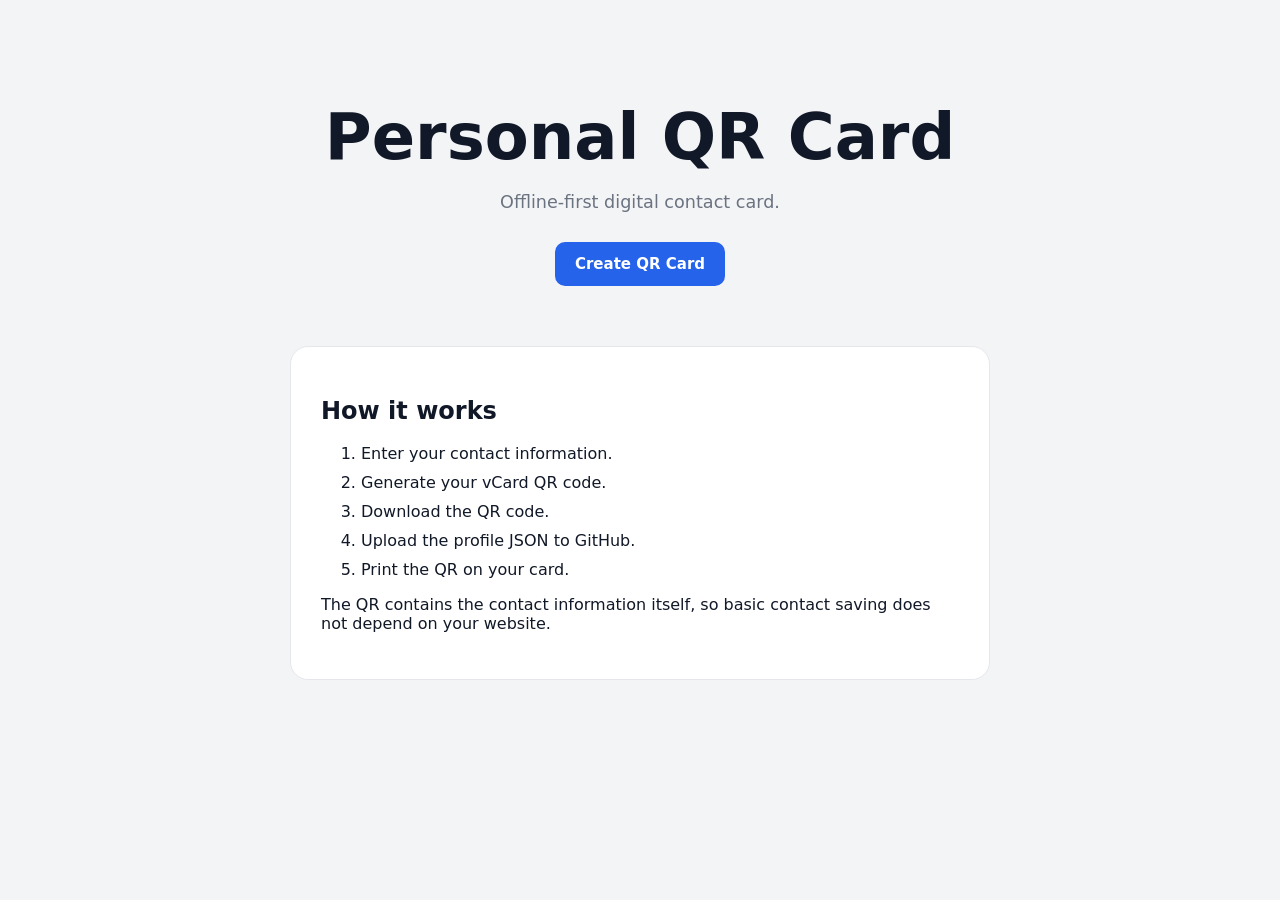
==== old/index.html @ af6ec6ba "added profileQR application updated version" ====
<!DOCTYPE html>
<html lang="en">
<head>
    <meta charset="UTF-8">
    <meta name="viewport" content="width=device-width, initial-scale=1.0">
    <title>Personal QR Card</title>
    <link rel="stylesheet" href="style.css">
</head>

<body>

<div class="container">
    <div class="hero">
        <h1>Personal QR Card</h1>

        <p>
            Offline-first digital contact card.
        </p>

        <div class="actions">
            <a class="btn primary" href="admin.html">
                Create QR Card
            </a>
        </div>
    </div>

    <div class="info-card">
        <h2>How it works</h2>

        <ol>
            <li>Enter your contact information.</li>
            <li>Generate your vCard QR code.</li>
            <li>Download the QR code.</li>
            <li>Upload the profile JSON to GitHub.</li>
            <li>Print the QR on your card.</li>
        </ol>

        <p>
            The QR contains the contact information itself,
            so basic contact saving does not depend on your website.
        </p>
    </div>
</div>

</body>
</html>
---- old/style.css ----
:root {
    --primary: #111827;
    --accent: #2563eb;
    --accent-hover: #1d4ed8;
    --background: #f3f4f6;
    --card: #ffffff;
    --border: #e5e7eb;
    --text: #111827;
    --muted: #6b7280;
    --success: #059669;
}

* {
    box-sizing: border-box;
}

body {
    margin: 0;
    font-family:
        Inter,
        system-ui,
        -apple-system,
        BlinkMacSystemFont,
        "Segoe UI",
        sans-serif;

    background: var(--background);
    color: var(--text);
}

.container {
    width: min(1100px, calc(100% - 32px));
    margin: 0 auto;
    padding: 40px 0;
}

.hero {
    text-align: center;
    padding: 60px 20px;
}

.hero h1 {
    font-size: clamp(2rem, 5vw, 4rem);
    margin: 0 0 15px;
}

.hero p {
    color: var(--muted);
    font-size: 1.1rem;
}

.actions {
    margin-top: 30px;
}

.btn {
    display: inline-flex;
    align-items: center;
    justify-content: center;
    gap: 8px;

    padding: 13px 20px;
    border-radius: 10px;

    border: 0;
    cursor: pointer;

    text-decoration: none;
    font-size: 15px;
    font-weight: 600;
}

.btn.primary {
    background: var(--accent);
    color: white;
}

.btn.primary:hover {
    background: var(--accent-hover);
}

.btn.secondary {
    background: #eef2ff;
    color: #3730a3;
}

.btn.success {
    background: var(--success);
    color: white;
}

.btn.dark {
    background: #111827;
    color: white;
}

.info-card {
    background: var(--card);
    border: 1px solid var(--border);
    border-radius: 18px;
    padding: 30px;
    max-width: 700px;
    margin: 0 auto;
}

.info-card li {
    margin-bottom: 10px;
}

/* Generator */

.generator {
    max-width: 1100px;
    margin: 0 auto;
}

.generator-grid {
    display: grid;
    grid-template-columns: 1fr 1fr;
    gap: 25px;
}

.card {
    background: white;
    border: 1px solid var(--border);
    border-radius: 18px;
    padding: 25px;
}

.card h2 {
    margin-top: 0;
}

.form-group {
    margin-bottom: 16px;
}

.form-group label {
    display: block;
    font-weight: 600;
    margin-bottom: 7px;
}

.form-group input,
.form-group textarea {
    width: 100%;
    padding: 12px 13px;

    border: 1px solid #d1d5db;
    border-radius: 9px;

    font: inherit;
}

.form-group textarea {
    min-height: 90px;
    resize: vertical;
}

.form-group input:focus,
.form-group textarea:focus {
    outline: 2px solid #bfdbfe;
    border-color: var(--accent);
}

.preview {
    text-align: center;
}

.profile-photo {
    width: 140px;
    height: 140px;

    object-fit: cover;

    border-radius: 50%;
    border: 5px solid white;

    box-shadow: 0 5px 25px rgba(0,0,0,.12);

    background: #e5e7eb;
}

.qr-box {
    margin: 25px auto;
    width: 300px;
    min-height: 300px;

    display: flex;
    align-items: center;
    justify-content: center;

    background: white;
}

.qr-box canvas,
.qr-box img {
    max-width: 100%;
    height: auto;
}

.code-box {
    text-align: left;
    background: #111827;
    color: #d1fae5;

    border-radius: 10px;
    padding: 15px;

    font-size: 12px;

    max-height: 250px;
    overflow: auto;

    white-space: pre-wrap;
    word-break: break-word;
}

.button-grid {
    display: grid;
    grid-template-columns: 1fr 1fr;
    gap: 10px;
}

.button-grid .btn {
    width: 100%;
}

.notice {
    padding: 13px 15px;
    background: #eff6ff;
    border: 1px solid #bfdbfe;
    color: #1e40af;
    border-radius: 10px;
    margin-bottom: 20px;
}

/* Public profile */

.profile-page {
    min-height: 100vh;
    display: flex;
    align-items: center;
    justify-content: center;

    padding: 30px 15px;
}

.profile {
    width: min(520px, 100%);

    background: white;
    border-radius: 28px;

    padding: 35px 25px;

    text-align: center;

    box-shadow:
        0 20px 60px rgba(0,0,0,.10);
}

.profile img {
    width: 140px;
    height: 140px;

    object-fit: cover;

    border-radius: 50%;

    border: 5px solid white;

    box-shadow: 0 10px 30px rgba(0,0,0,.15);
}

.profile h1 {
    margin: 20px 0 5px;
}

.profile .title {
    color: var(--muted);
}

.profile .about {
    color: #4b5563;
    line-height: 1.6;
    margin: 20px 0;
}

.profile-actions {
    display: grid;
    gap: 10px;
    margin: 25px 0;
}

.profile-actions a,
.profile-actions button {
    width: 100%;
}

.profile-section {
    text-align: left;
    padding: 18px 0;
    border-top: 1px solid var(--border);
}

.profile-section h3 {
    margin-top: 0;
}

.contact-row {
    padding: 7px 0;
}

.contact-row a {
    color: var(--accent);
    text-decoration: none;
}

.loading {
    text-align: center;
    padding: 50px;
}

.error {
    max-width: 600px;
    margin: 50px auto;
    padding: 25px;

    background: #fef2f2;
    border: 1px solid #fecaca;
    color: #991b1b;

    border-radius: 15px;
}

@media (max-width: 800px) {
    .generator-grid {
        grid-template-columns: 1fr;
    }

    .button-grid {
        grid-template-columns: 1fr;
    }

    .container {
        padding: 20px 0;
    }
}
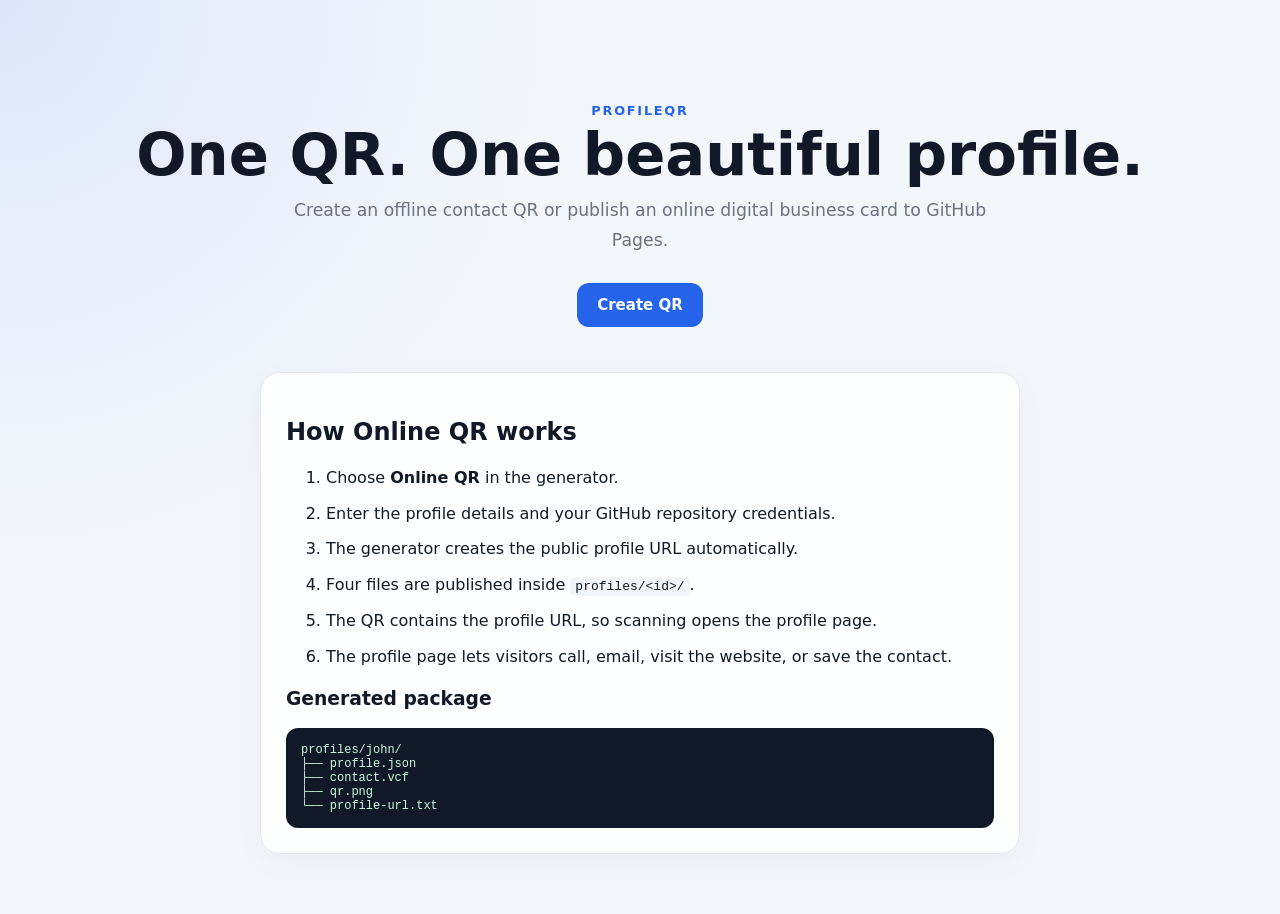
==== commit 45b3be8d: "ProfileQR-fixed.zip" ====
--- a/old/index.html
+++ b/old/index.html
@@ -3,44 +3,38 @@
 <head>
     <meta charset="UTF-8">
     <meta name="viewport" content="width=device-width, initial-scale=1.0">
-    <title>Personal QR Card</title>
+    <title>ProfileQR AAA</title>
     <link rel="stylesheet" href="style.css">
 </head>
-
 <body>
-
 <div class="container">
     <div class="hero">
-        <h1>Personal QR Card</h1>
-
-        <p>
-            Offline-first digital contact card.
-        </p>
-
+        <span class="eyebrow">ProfileQR</span>
+        <h1>One QR. One beautiful profile.</h1>
+        <p>Create an offline contact QR or publish an online digital business card to GitHub Pages.</p>
         <div class="actions">
-            <a class="btn primary" href="admin.html">
-                Create QR Card
-            </a>
+            <a class="btn primary" href="admin.html">Create QR</a>
         </div>
     </div>
 
     <div class="info-card">
-        <h2>How it works</h2>
-
+        <h2>How Online QR works</h2>
         <ol>
-            <li>Enter your contact information.</li>
-            <li>Generate your vCard QR code.</li>
-            <li>Download the QR code.</li>
-            <li>Upload the profile JSON to GitHub.</li>
-            <li>Print the QR on your card.</li>
+            <li>Choose <strong>Online QR</strong> in the generator.</li>
+            <li>Enter the profile details and your GitHub repository credentials.</li>
+            <li>The generator creates the public profile URL automatically.</li>
+            <li>Four files are published inside <code>profiles/&lt;id&gt;/</code>.</li>
+            <li>The QR contains the profile URL, so scanning opens the profile page.</li>
+            <li>The profile page lets visitors call, email, visit the website, or save the contact.</li>
         </ol>
 
-        <p>
-            The QR contains the contact information itself,
-            so basic contact saving does not depend on your website.
-        </p>
+        <h3>Generated package</h3>
+        <pre class="package-tree">profiles/john/
+├── profile.json
+├── contact.vcf
+├── qr.png
+└── profile-url.txt</pre>
     </div>
 </div>
-
 </body>
 </html>
--- a/old/style.css
+++ b/old/style.css
@@ -2,117 +2,145 @@
     --primary: #111827;
     --accent: #2563eb;
     --accent-hover: #1d4ed8;
-    --background: #f3f4f6;
+    --background: #f3f6fb;
     --card: #ffffff;
     --border: #e5e7eb;
     --text: #111827;
     --muted: #6b7280;
     --success: #059669;
-}
-
-* {
-    box-sizing: border-box;
-}
+    --shadow: 0 20px 60px rgba(15, 23, 42, .10);
+}
+
+* { box-sizing: border-box; }
 
 body {
     margin: 0;
-    font-family:
-        Inter,
-        system-ui,
-        -apple-system,
-        BlinkMacSystemFont,
-        "Segoe UI",
-        sans-serif;
-
-    background: var(--background);
+    font-family: Inter, system-ui, -apple-system, BlinkMacSystemFont, "Segoe UI", sans-serif;
+    background:
+        radial-gradient(circle at top left, rgba(37,99,235,.10), transparent 35%),
+        var(--background);
     color: var(--text);
 }
+
+a { color: inherit; }
 
 .container {
     width: min(1100px, calc(100% - 32px));
     margin: 0 auto;
-    padding: 40px 0;
+    padding: 35px 0 60px;
+}
+
+.page-header { margin-bottom: 22px; }
+
+.page-header h1, .hero h1 {
+    margin: 5px 0 10px;
+    font-size: clamp(2rem, 5vw, 3.7rem);
+    line-height: 1.05;
 }
 
 .hero {
     text-align: center;
-    padding: 60px 20px;
-}
-
-.hero h1 {
-    font-size: clamp(2rem, 5vw, 4rem);
-    margin: 0 0 15px;
+    padding: 65px 20px 45px;
 }
 
 .hero p {
+    max-width: 700px;
+    margin: 0 auto;
     color: var(--muted);
-    font-size: 1.1rem;
-}
-
-.actions {
-    margin-top: 30px;
-}
+    font-size: 1.08rem;
+    line-height: 1.7;
+}
+
+.eyebrow {
+    display: inline-block;
+    color: var(--accent);
+    font-size: .8rem;
+    font-weight: 800;
+    letter-spacing: .14em;
+    text-transform: uppercase;
+}
+
+.muted { color: var(--muted); }
+.small { font-size: .88rem; }
+.hidden { display: none !important; }
+
+.actions { margin-top: 28px; }
 
 .btn {
     display: inline-flex;
     align-items: center;
     justify-content: center;
     gap: 8px;
-
     padding: 13px 20px;
-    border-radius: 10px;
-
+    border-radius: 12px;
     border: 0;
     cursor: pointer;
-
     text-decoration: none;
     font-size: 15px;
-    font-weight: 600;
-}
-
-.btn.primary {
-    background: var(--accent);
-    color: white;
-}
-
-.btn.primary:hover {
-    background: var(--accent-hover);
-}
-
-.btn.secondary {
-    background: #eef2ff;
-    color: #3730a3;
-}
-
-.btn.success {
-    background: var(--success);
-    color: white;
-}
-
-.btn.dark {
-    background: #111827;
-    color: white;
+    font-weight: 700;
+    transition: transform .15s ease, opacity .15s ease, background .15s ease;
+}
+
+.btn:hover { transform: translateY(-1px); }
+.btn:disabled { opacity: .6; cursor: wait; transform: none; }
+.btn.primary { background: var(--accent); color: white; }
+.btn.primary:hover { background: var(--accent-hover); }
+.btn.secondary { background: #eef2ff; color: #3730a3; }
+.btn.success { background: var(--success); color: white; }
+.btn.dark { background: #111827; color: white; }
+.full { width: 100%; }
+
+.info-card, .card {
+    background: rgba(255,255,255,.96);
+    border: 1px solid var(--border);
+    border-radius: 20px;
+    padding: 25px;
+    box-shadow: 0 8px 30px rgba(15,23,42,.04);
 }
 
 .info-card {
-    background: var(--card);
+    max-width: 760px;
+    margin: 0 auto;
+}
+
+.info-card li { margin-bottom: 11px; line-height: 1.55; }
+
+.mode-switch {
+    display: grid;
+    grid-template-columns: 1fr 1fr;
+    gap: 10px;
+    margin-bottom: 18px;
+    padding: 10px;
+}
+
+.mode-btn {
+    padding: 14px;
     border: 1px solid var(--border);
-    border-radius: 18px;
-    padding: 30px;
-    max-width: 700px;
-    margin: 0 auto;
-}
-
-.info-card li {
-    margin-bottom: 10px;
-}
-
-/* Generator */
-
-.generator {
-    max-width: 1100px;
-    margin: 0 auto;
-}
+    border-radius: 12px;
+    background: #f8fafc;
+    color: var(--text);
+    font: inherit;
+    font-weight: 800;
+    cursor: pointer;
+}
+
+.mode-btn.active {
+    background: #eaf1ff;
+    border-color: #93c5fd;
+    color: #1d4ed8;
+}
+
+.notice {
+    padding: 14px 16px;
+    background: #eff6ff;
+    border: 1px solid #bfdbfe;
+    color: #1e40af;
+    border-radius: 12px;
+    margin-bottom: 18px;
+    line-height: 1.5;
+}
+
+.settings-card { margin-bottom: 20px; }
 
 .generator-grid {
     display: grid;
@@ -120,24 +148,19 @@
     gap: 25px;
 }
 
-.card {
-    background: white;
-    border: 1px solid var(--border);
-    border-radius: 18px;
-    padding: 25px;
-}
-
-.card h2 {
-    margin-top: 0;
-}
-
-.form-group {
-    margin-bottom: 16px;
-}
+.card h2 { margin-top: 0; }
+
+.form-grid {
+    display: grid;
+    grid-template-columns: 1fr 1fr;
+    gap: 14px;
+}
+
+.form-group { margin-bottom: 16px; }
 
 .form-group label {
     display: block;
-    font-weight: 600;
+    font-weight: 700;
     margin-bottom: 7px;
 }
 
@@ -145,15 +168,14 @@
 .form-group textarea {
     width: 100%;
     padding: 12px 13px;
-
     border: 1px solid #d1d5db;
-    border-radius: 9px;
-
+    border-radius: 10px;
     font: inherit;
+    background: white;
 }
 
 .form-group textarea {
-    min-height: 90px;
+    min-height: 95px;
     resize: vertical;
 }
 
@@ -163,58 +185,71 @@
     border-color: var(--accent);
 }
 
-.preview {
-    text-align: center;
-}
+.field-help {
+    margin-top: 6px;
+    color: var(--muted);
+    font-size: .78rem;
+}
+
+.preview { text-align: center; }
 
 .profile-photo {
     width: 140px;
     height: 140px;
-
     object-fit: cover;
-
     border-radius: 50%;
     border: 5px solid white;
-
     box-shadow: 0 5px 25px rgba(0,0,0,.12);
-
     background: #e5e7eb;
+}
+
+.url-box {
+    margin: 18px 0;
+    padding: 13px;
+    border-radius: 12px;
+    background: #f8fafc;
+    border: 1px solid var(--border);
+    overflow-wrap: anywhere;
+}
+
+.url-box a {
+    color: var(--accent);
+    text-decoration: none;
+    font-weight: 700;
 }
 
 .qr-box {
     margin: 25px auto;
     width: 300px;
     min-height: 300px;
-
     display: flex;
     align-items: center;
     justify-content: center;
-
     background: white;
-}
-
-.qr-box canvas,
+    border-radius: 14px;
+    border: 1px solid var(--border);
+}
+
 .qr-box img {
     max-width: 100%;
     height: auto;
-}
-
-.code-box {
+    display: block;
+}
+
+.code-box, .package-tree {
     text-align: left;
     background: #111827;
     color: #d1fae5;
-
-    border-radius: 10px;
+    border-radius: 12px;
     padding: 15px;
-
     font-size: 12px;
-
-    max-height: 250px;
+    max-height: 280px;
     overflow: auto;
-
     white-space: pre-wrap;
     word-break: break-word;
 }
+
+.package-tree { margin: 10px 0 0; }
 
 .button-grid {
     display: grid;
@@ -222,68 +257,88 @@
     gap: 10px;
 }
 
-.button-grid .btn {
-    width: 100%;
-}
-
-.notice {
-    padding: 13px 15px;
-    background: #eff6ff;
-    border: 1px solid #bfdbfe;
-    color: #1e40af;
-    border-radius: 10px;
-    margin-bottom: 20px;
-}
-
-/* Public profile */
+.button-grid .btn { width: 100%; }
+
+.success-box, .error-box {
+    margin-top: 18px;
+    padding: 14px;
+    border-radius: 12px;
+    line-height: 1.5;
+}
+
+.success-box {
+    background: #ecfdf5;
+    border: 1px solid #a7f3d0;
+    color: #065f46;
+}
+
+.success-box a {
+    color: #047857;
+    font-weight: 800;
+    overflow-wrap: anywhere;
+}
+
+.error-box {
+    background: #fef2f2;
+    border: 1px solid #fecaca;
+    color: #991b1b;
+}
 
 .profile-page {
     min-height: 100vh;
     display: flex;
     align-items: center;
     justify-content: center;
-
     padding: 30px 15px;
 }
 
 .profile {
-    width: min(520px, 100%);
-
-    background: white;
-    border-radius: 28px;
-
+    width: min(540px, 100%);
+    background: rgba(255,255,255,.98);
+    border-radius: 30px;
     padding: 35px 25px;
-
     text-align: center;
-
-    box-shadow:
-        0 20px 60px rgba(0,0,0,.10);
-}
-
-.profile img {
-    width: 140px;
-    height: 140px;
-
+    box-shadow: var(--shadow);
+    border: 1px solid var(--border);
+}
+
+.profile-badge {
+    display: inline-block;
+    padding: 7px 10px;
+    border-radius: 999px;
+    background: #eff6ff;
+    color: #1d4ed8;
+    font-size: .7rem;
+    font-weight: 900;
+    letter-spacing: .12em;
+}
+
+.profile-avatar {
+    width: 150px;
+    height: 150px;
+    margin: 22px auto 0;
+    display: block;
     object-fit: cover;
-
     border-radius: 50%;
-
-    border: 5px solid white;
-
-    box-shadow: 0 10px 30px rgba(0,0,0,.15);
-}
-
-.profile h1 {
-    margin: 20px 0 5px;
-}
-
-.profile .title {
-    color: var(--muted);
-}
-
+    border: 6px solid white;
+    box-shadow: 0 12px 35px rgba(0,0,0,.15);
+}
+
+.profile-avatar-placeholder {
+    display: flex;
+    align-items: center;
+    justify-content: center;
+    background: #e5e7eb;
+    color: #374151;
+    font-size: 3.5rem;
+    font-weight: 900;
+}
+
+.profile h1 { margin: 20px 0 5px; }
+.profile .title { color: var(--muted); }
 .profile .about {
     color: #4b5563;
-    line-height: 1.6;
+    line-height: 1.7;
     margin: 20px 0;
 }
 
@@ -294,9 +349,7 @@
 }
 
 .profile-actions a,
-.profile-actions button {
-    width: 100%;
-}
+.profile-actions button { width: 100%; }
 
 .profile-section {
     text-align: left;
@@ -304,46 +357,53 @@
     border-top: 1px solid var(--border);
 }
 
-.profile-section h3 {
-    margin-top: 0;
-}
+.profile-section h3 { margin-top: 0; }
 
 .contact-row {
-    padding: 7px 0;
+    display: flex;
+    align-items: center;
+    gap: 10px;
+    padding: 8px 0;
 }
 
 .contact-row a {
     color: var(--accent);
     text-decoration: none;
+    overflow-wrap: anywhere;
+}
+
+.profile-footer {
+    margin-top: 24px;
+    color: #9ca3af;
+    font-size: .78rem;
 }
 
 .loading {
     text-align: center;
     padding: 50px;
+    color: var(--muted);
 }
 
 .error {
     max-width: 600px;
     margin: 50px auto;
     padding: 25px;
-
     background: #fef2f2;
     border: 1px solid #fecaca;
     color: #991b1b;
-
     border-radius: 15px;
 }
 
+code {
+    background: #f1f5f9;
+    padding: 2px 5px;
+    border-radius: 5px;
+}
+
 @media (max-width: 800px) {
-    .generator-grid {
-        grid-template-columns: 1fr;
-    }
-
-    .button-grid {
-        grid-template-columns: 1fr;
-    }
-
-    .container {
-        padding: 20px 0;
-    }
-}
+    .generator-grid { grid-template-columns: 1fr; }
+    .form-grid { grid-template-columns: 1fr; }
+    .button-grid { grid-template-columns: 1fr; }
+    .container { padding: 20px 0 40px; }
+    .mode-switch { grid-template-columns: 1fr; }
+}
